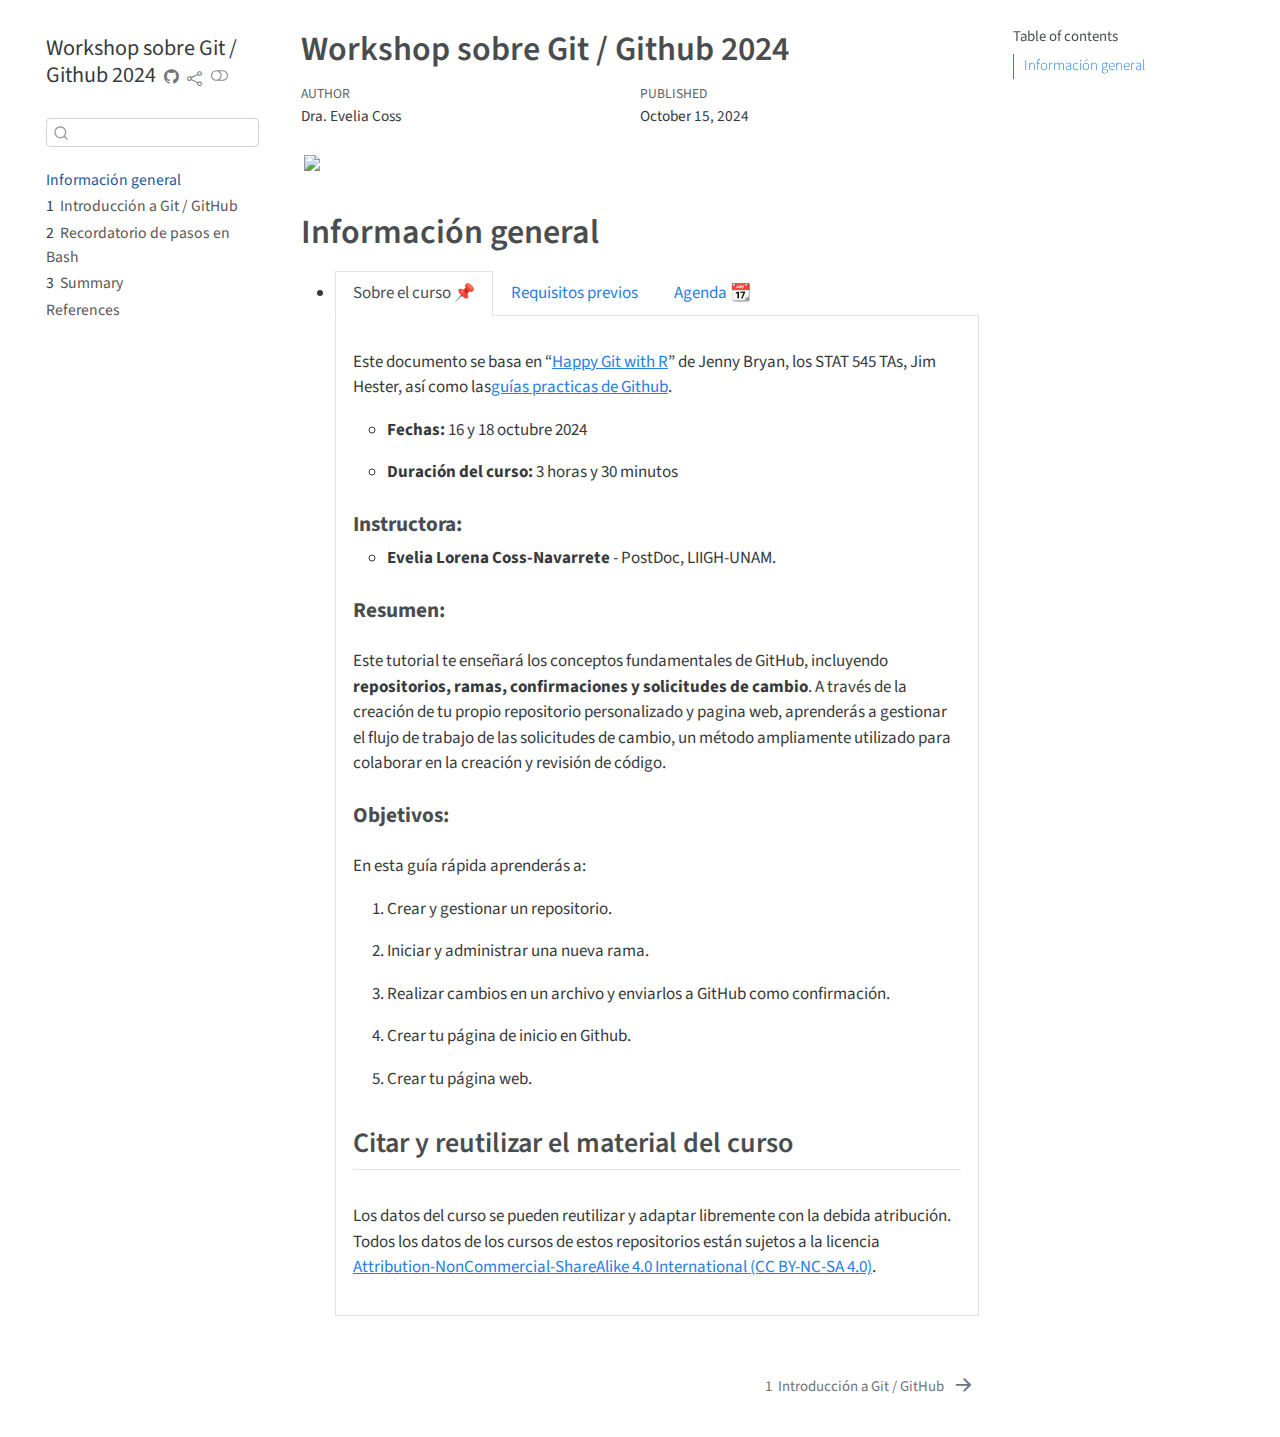
==== docs/index.html @ 7fd1757f "update" ====
<!DOCTYPE html>
<html xmlns="http://www.w3.org/1999/xhtml" lang="en" xml:lang="en"><head>

<meta charset="utf-8">
<meta name="generator" content="quarto-1.3.353">

<meta name="viewport" content="width=device-width, initial-scale=1.0, user-scalable=yes">

<meta name="author" content="Dra. Evelia Coss">
<meta name="dcterms.date" content="2024-10-15">

<title>Workshop sobre Git / Github 2024</title>
<style>
code{white-space: pre-wrap;}
span.smallcaps{font-variant: small-caps;}
div.columns{display: flex; gap: min(4vw, 1.5em);}
div.column{flex: auto; overflow-x: auto;}
div.hanging-indent{margin-left: 1.5em; text-indent: -1.5em;}
ul.task-list{list-style: none;}
ul.task-list li input[type="checkbox"] {
  width: 0.8em;
  margin: 0 0.8em 0.2em -1em; /* quarto-specific, see https://github.com/quarto-dev/quarto-cli/issues/4556 */ 
  vertical-align: middle;
}
</style>


<script src="site_libs/quarto-nav/quarto-nav.js"></script>
<script src="site_libs/quarto-nav/headroom.min.js"></script>
<script src="site_libs/clipboard/clipboard.min.js"></script>
<script src="site_libs/quarto-search/autocomplete.umd.js"></script>
<script src="site_libs/quarto-search/fuse.min.js"></script>
<script src="site_libs/quarto-search/quarto-search.js"></script>
<meta name="quarto:offset" content="./">
<link href="./intro.html" rel="next">
<link href="./ViernesBioinfo_logo.png" rel="icon" type="image/png">
<script src="site_libs/quarto-html/quarto.js"></script>
<script src="site_libs/quarto-html/popper.min.js"></script>
<script src="site_libs/quarto-html/tippy.umd.min.js"></script>
<script src="site_libs/quarto-html/anchor.min.js"></script>
<link href="site_libs/quarto-html/tippy.css" rel="stylesheet">
<link href="site_libs/quarto-html/quarto-syntax-highlighting.css" rel="stylesheet" class="quarto-color-scheme" id="quarto-text-highlighting-styles">
<link href="site_libs/quarto-html/quarto-syntax-highlighting-dark.css" rel="prefetch" class="quarto-color-scheme quarto-color-alternate" id="quarto-text-highlighting-styles">
<script src="site_libs/bootstrap/bootstrap.min.js"></script>
<link href="site_libs/bootstrap/bootstrap-icons.css" rel="stylesheet">
<link href="site_libs/bootstrap/bootstrap.min.css" rel="stylesheet" class="quarto-color-scheme" id="quarto-bootstrap" data-mode="light">
<link href="site_libs/bootstrap/bootstrap-dark.min.css" rel="prefetch" class="quarto-color-scheme quarto-color-alternate" id="quarto-bootstrap" data-mode="dark">
<script id="quarto-search-options" type="application/json">{
  "location": "sidebar",
  "copy-button": false,
  "collapse-after": 3,
  "panel-placement": "start",
  "type": "textbox",
  "limit": 20,
  "language": {
    "search-no-results-text": "No results",
    "search-matching-documents-text": "matching documents",
    "search-copy-link-title": "Copy link to search",
    "search-hide-matches-text": "Hide additional matches",
    "search-more-match-text": "more match in this document",
    "search-more-matches-text": "more matches in this document",
    "search-clear-button-title": "Clear",
    "search-detached-cancel-button-title": "Cancel",
    "search-submit-button-title": "Submit"
  }
}</script>


</head>

<body class="nav-sidebar floating">

<div id="quarto-search-results"></div>
  <header id="quarto-header" class="headroom fixed-top">
  <nav class="quarto-secondary-nav">
    <div class="container-fluid d-flex">
      <button type="button" class="quarto-btn-toggle btn" data-bs-toggle="collapse" data-bs-target="#quarto-sidebar,#quarto-sidebar-glass" aria-controls="quarto-sidebar" aria-expanded="false" aria-label="Toggle sidebar navigation" onclick="if (window.quartoToggleHeadroom) { window.quartoToggleHeadroom(); }">
        <i class="bi bi-layout-text-sidebar-reverse"></i>
      </button>
      <nav class="quarto-page-breadcrumbs" aria-label="breadcrumb"><ol class="breadcrumb"><li class="breadcrumb-item"><a href="./index.html">Información general</a></li></ol></nav>
      <a class="flex-grow-1" role="button" data-bs-toggle="collapse" data-bs-target="#quarto-sidebar,#quarto-sidebar-glass" aria-controls="quarto-sidebar" aria-expanded="false" aria-label="Toggle sidebar navigation" onclick="if (window.quartoToggleHeadroom) { window.quartoToggleHeadroom(); }">      
      </a>
      <button type="button" class="btn quarto-search-button" aria-label="Search" onclick="window.quartoOpenSearch();">
        <i class="bi bi-search"></i>
      </button>
    </div>
  </nav>
</header>
<!-- content -->
<div id="quarto-content" class="quarto-container page-columns page-rows-contents page-layout-article">
<!-- sidebar -->
  <nav id="quarto-sidebar" class="sidebar collapse collapse-horizontal sidebar-navigation floating overflow-auto">
    <div class="pt-lg-2 mt-2 text-left sidebar-header">
    <div class="sidebar-title mb-0 py-0">
      <a href="./">Workshop sobre Git / Github 2024</a> 
        <div class="sidebar-tools-main tools-wide">
    <a href="https://github.com/EveliaCoss/Workshop_GitGithub2024" title="Source Code" class="quarto-navigation-tool px-1" aria-label="Source Code"><i class="bi bi-github"></i></a>
    <div class="dropdown">
      <a href="" title="Share" id="quarto-navigation-tool-dropdown-0" class="quarto-navigation-tool dropdown-toggle px-1" data-bs-toggle="dropdown" aria-expanded="false" aria-label="Share"><i class="bi bi-share"></i></a>
      <ul class="dropdown-menu" aria-labelledby="quarto-navigation-tool-dropdown-0">
          <li>
            <a class="dropdown-item sidebar-tools-main-item" href="https://twitter.com/intent/tweet?url=|url|">
              <i class="bi bi-bi-twitter pe-1"></i>
            Twitter
            </a>
          </li>
          <li>
            <a class="dropdown-item sidebar-tools-main-item" href="https://www.facebook.com/sharer/sharer.php?u=|url|">
              <i class="bi bi-bi-facebook pe-1"></i>
            Facebook
            </a>
          </li>
          <li>
            <a class="dropdown-item sidebar-tools-main-item" href="https://www.linkedin.com/sharing/share-offsite/?url=|url|">
              <i class="bi bi-bi-linkedin pe-1"></i>
            LinkedIn
            </a>
          </li>
      </ul>
    </div>
  <a href="" class="quarto-color-scheme-toggle quarto-navigation-tool  px-1" onclick="window.quartoToggleColorScheme(); return false;" title="Toggle dark mode"><i class="bi"></i></a>
</div>
    </div>
      </div>
        <div class="mt-2 flex-shrink-0 align-items-center">
        <div class="sidebar-search">
        <div id="quarto-search" class="" title="Search"></div>
        </div>
        </div>
    <div class="sidebar-menu-container"> 
    <ul class="list-unstyled mt-1">
        <li class="sidebar-item">
  <div class="sidebar-item-container"> 
  <a href="./index.html" class="sidebar-item-text sidebar-link active">
 <span class="menu-text">Información general</span></a>
  </div>
</li>
        <li class="sidebar-item">
  <div class="sidebar-item-container"> 
  <a href="./intro.html" class="sidebar-item-text sidebar-link">
 <span class="menu-text"><span class="chapter-number">1</span>&nbsp; <span class="chapter-title">Introducción a Git / GitHub</span></span></a>
  </div>
</li>
        <li class="sidebar-item">
  <div class="sidebar-item-container"> 
  <a href="./Bash.html" class="sidebar-item-text sidebar-link">
 <span class="menu-text"><span class="chapter-number">2</span>&nbsp; <span class="chapter-title">Recordatorio de pasos en Bash</span></span></a>
  </div>
</li>
        <li class="sidebar-item">
  <div class="sidebar-item-container"> 
  <a href="./summary.html" class="sidebar-item-text sidebar-link">
 <span class="menu-text"><span class="chapter-number">3</span>&nbsp; <span class="chapter-title">Summary</span></span></a>
  </div>
</li>
        <li class="sidebar-item">
  <div class="sidebar-item-container"> 
  <a href="./references.html" class="sidebar-item-text sidebar-link">
 <span class="menu-text">References</span></a>
  </div>
</li>
    </ul>
    </div>
</nav>
<div id="quarto-sidebar-glass" data-bs-toggle="collapse" data-bs-target="#quarto-sidebar,#quarto-sidebar-glass"></div>
<!-- margin-sidebar -->
    <div id="quarto-margin-sidebar" class="sidebar margin-sidebar">
        <nav id="TOC" role="doc-toc" class="toc-active">
    <h2 id="toc-title">Table of contents</h2>
   
  <ul>
  <li><a href="#información-general" id="toc-información-general" class="nav-link active" data-scroll-target="#información-general">Información general</a></li>
  </ul>
</nav>
    </div>
<!-- main -->
<main class="content" id="quarto-document-content">

<header id="title-block-header" class="quarto-title-block default">
<div class="quarto-title">
<h1 class="title">Workshop sobre Git / Github 2024</h1>
</div>



<div class="quarto-title-meta">

    <div>
    <div class="quarto-title-meta-heading">Author</div>
    <div class="quarto-title-meta-contents">
             <p>Dra. Evelia Coss </p>
          </div>
  </div>
    
    <div>
    <div class="quarto-title-meta-heading">Published</div>
    <div class="quarto-title-meta-contents">
      <p class="date">October 15, 2024</p>
    </div>
  </div>
  
    
  </div>
  

</header>

<div class="quarto-layout-panel">
<div class="quarto-layout-row quarto-layout-valign-top">
<div class="quarto-layout-cell" style="flex-basis: 50.0%;justify-content: center;">
<p><img src="https://liigh.unam.mx/wp-content/uploads/2016/05/logo-liigh-unam.png" class="img-fluid"></p>
</div>
</div>
</div>
<section id="información-general" class="level1 unnumbered">
<h1 class="unnumbered">Información general</h1>
<ul>
<li><div class="tabset-margin-container"></div><div class="panel-tabset" data-group="globalInfo">
<ul class="nav nav-tabs" role="tablist"><li class="nav-item" role="presentation"><a class="nav-link active" id="tabset-1-1-tab" data-bs-toggle="tab" data-bs-target="#tabset-1-1" role="tab" aria-controls="tabset-1-1" aria-selected="true">Sobre el curso 📌</a></li><li class="nav-item" role="presentation"><a class="nav-link" id="tabset-1-2-tab" data-bs-toggle="tab" data-bs-target="#tabset-1-2" role="tab" aria-controls="tabset-1-2" aria-selected="false">Requisitos previos</a></li><li class="nav-item" role="presentation"><a class="nav-link" id="tabset-1-3-tab" data-bs-toggle="tab" data-bs-target="#tabset-1-3" role="tab" aria-controls="tabset-1-3" aria-selected="false">Agenda 📆</a></li></ul>
<div class="tab-content" data-group="globalInfo">
<div id="tabset-1-1" class="tab-pane active" role="tabpanel" aria-labelledby="tabset-1-1-tab">
<p>Este documento se basa en “<a href="https://happygitwithr.com/">Happy Git with R</a>” de Jenny Bryan, los STAT 545 TAs, Jim Hester, así como las<a href="https://docs.github.com/es/get-started/start-your-journey/hello-world">guías practicas de Github</a>.</p>
<ul>
<li><p><strong>Fechas:</strong> 16 y 18 octubre 2024</p></li>
<li><p><strong>Duración del curso:</strong> 3 horas y 30 minutos</p></li>
</ul>
<h4 id="instructora" class="anchored"><strong>Instructora:</strong></h4>
<ul>
<li><strong>Evelia Lorena Coss-Navarrete</strong> - PostDoc, LIIGH-UNAM.</li>
</ul>
<h4 id="resumen" class="anchored"><strong>Resumen:</strong></h4>
<p>Este tutorial te enseñará los conceptos fundamentales de GitHub, incluyendo <strong>repositorios, ramas, confirmaciones y solicitudes de cambio</strong>. A través de la creación de tu propio repositorio personalizado y pagina web, aprenderás a gestionar el flujo de trabajo de las solicitudes de cambio, un método ampliamente utilizado para colaborar en la creación y revisión de código.</p>
<h4 id="objetivos" class="anchored"><strong>Objetivos:</strong></h4>
<p>En esta guía rápida aprenderás a:</p>
<ol type="1">
<li><p>Crear y gestionar un repositorio.</p></li>
<li><p>Iniciar y administrar una nueva rama.</p></li>
<li><p>Realizar cambios en un archivo y enviarlos a GitHub como confirmación.</p></li>
<li><p>Crear tu página de inicio en Github.</p></li>
<li><p>Crear tu página web.</p></li>
</ol>
<h2 id="citar-y-reutilizar-el-material-del-curso" class="anchored" data-anchor-id="información-general">Citar y reutilizar el material del curso</h2>
<p>Los datos del curso se pueden reutilizar y adaptar libremente con la debida atribución. Todos los datos de los cursos de estos repositorios están sujetos a la licencia <a href="https://creativecommons.org/licenses/by-nc-sa/4.0/">Attribution-NonCommercial-ShareAlike 4.0 International (CC BY-NC-SA 4.0)</a>.</p>
</div>
<div id="tabset-1-2" class="tab-pane" role="tabpanel" aria-labelledby="tabset-1-2-tab">
<ul>
<li><p>Debes tener una <strong>cuenta de usuario de GitHub</strong>. Para más información, consulta “<a href="https://docs.github.com/es/get-started/start-your-journey/creating-an-account-on-github">Creación de una cuenta en GitHub</a>”.</p></li>
<li><p>No necesitas saber cómo codificar, utilizar la línea de comandos o instalar Git (el software de control de versiones en el que está compilado GitHub).</p></li>
<li><p>Contar con una terminal con Git, en Windows puedes usar <a href="https://miguel-mx.github.io/2024-01-24-ccm-unam-swc/">Git Bash.</a></p></li>
</ul>
</div>
<div id="tabset-1-3" class="tab-pane" role="tabpanel" aria-labelledby="tabset-1-3-tab">
<table class="table">
<colgroup>
<col style="width: 91%">
<col style="width: 8%">
</colgroup>
<thead>
<tr class="header">
<th>Tema</th>
<th style="text-align: center;">Tiempo</th>
</tr>
</thead>
<tbody>
<tr class="odd">
<td>🔷 <strong>Sección</strong> <strong>1 - Introduction and Quality control (1 h y 30 min) - (8:30 - 10:00 h)</strong></td>
<td style="text-align: center;"></td>
</tr>
<tr class="even">
<td><ul>
<li>Creación de una cuenta en GitHub</li>
</ul></td>
<td style="text-align: center;">5 min</td>
</tr>
<tr class="odd">
<td><ul>
<li>Introducción a Git / GitHub</li>
</ul></td>
<td style="text-align: center;">15 min</td>
</tr>
<tr class="even">
<td></td>
<td style="text-align: center;"></td>
</tr>
<tr class="odd">
<td><ul>
<li><strong>Práctica 1:</strong> scATAC-seq Pre-Processing and Quality Control</li>
</ul></td>
<td style="text-align: center;">30 min</td>
</tr>
<tr class="even">
<td>☕ <em>Coffee break (10 min) - (10:30-11:00 h) ☕</em></td>
<td style="text-align: center;"></td>
</tr>
<tr class="odd">
<td>🔷&nbsp; <strong>Sección</strong> <strong>2 - scATAC-seq Downstream analysis</strong> <strong>(2 h) - (11:00-13:00 h)</strong></td>
<td style="text-align: center;"></td>
</tr>
<tr class="even">
<td><ul>
<li><strong>Práctica 2:</strong> scATAC-seq Downstream</li>
</ul></td>
<td style="text-align: center;">1 h</td>
</tr>
<tr class="odd">
<td><ul>
<li><strong>Practical 15:</strong> Analyses and scRNA-seq Integration</li>
</ul></td>
<td style="text-align: center;">1 h</td>
</tr>
<tr class="even">
<td><em>🍖🍗 Lunch (1 h) - (13:00 - 14:00) 🍖🍗</em></td>
<td style="text-align: center;"></td>
</tr>
<tr class="odd">
<td>🔷&nbsp; <strong>Sección 3 - Motif analysis and results (14:00 - 15:30 h)</strong></td>
<td style="text-align: center;"></td>
</tr>
<tr class="even">
<td><ul>
<li><strong>Practical 16:</strong> Motif analysis with Signac</li>
</ul></td>
<td style="text-align: center;">30 min</td>
</tr>
<tr class="odd">
<td><ul>
<li><strong>Practical 17:</strong> Exploring results (graphs)</li>
</ul></td>
<td style="text-align: center;">30 min</td>
</tr>
<tr class="even">
<td><ul>
<li>Other tools used in scATAC-seq</li>
</ul></td>
<td style="text-align: center;">30 min</td>
</tr>
</tbody>
</table>
</div>
</div>
</div></li>
</ul>


</section>

</main> <!-- /main -->
<script id="quarto-html-after-body" type="application/javascript">
window.document.addEventListener("DOMContentLoaded", function (event) {
  const toggleBodyColorMode = (bsSheetEl) => {
    const mode = bsSheetEl.getAttribute("data-mode");
    const bodyEl = window.document.querySelector("body");
    if (mode === "dark") {
      bodyEl.classList.add("quarto-dark");
      bodyEl.classList.remove("quarto-light");
    } else {
      bodyEl.classList.add("quarto-light");
      bodyEl.classList.remove("quarto-dark");
    }
  }
  const toggleBodyColorPrimary = () => {
    const bsSheetEl = window.document.querySelector("link#quarto-bootstrap");
    if (bsSheetEl) {
      toggleBodyColorMode(bsSheetEl);
    }
  }
  toggleBodyColorPrimary();  
  const disableStylesheet = (stylesheets) => {
    for (let i=0; i < stylesheets.length; i++) {
      const stylesheet = stylesheets[i];
      stylesheet.rel = 'prefetch';
    }
  }
  const enableStylesheet = (stylesheets) => {
    for (let i=0; i < stylesheets.length; i++) {
      const stylesheet = stylesheets[i];
      stylesheet.rel = 'stylesheet';
    }
  }
  const manageTransitions = (selector, allowTransitions) => {
    const els = window.document.querySelectorAll(selector);
    for (let i=0; i < els.length; i++) {
      const el = els[i];
      if (allowTransitions) {
        el.classList.remove('notransition');
      } else {
        el.classList.add('notransition');
      }
    }
  }
  const toggleColorMode = (alternate) => {
    // Switch the stylesheets
    const alternateStylesheets = window.document.querySelectorAll('link.quarto-color-scheme.quarto-color-alternate');
    manageTransitions('#quarto-margin-sidebar .nav-link', false);
    if (alternate) {
      enableStylesheet(alternateStylesheets);
      for (const sheetNode of alternateStylesheets) {
        if (sheetNode.id === "quarto-bootstrap") {
          toggleBodyColorMode(sheetNode);
        }
      }
    } else {
      disableStylesheet(alternateStylesheets);
      toggleBodyColorPrimary();
    }
    manageTransitions('#quarto-margin-sidebar .nav-link', true);
    // Switch the toggles
    const toggles = window.document.querySelectorAll('.quarto-color-scheme-toggle');
    for (let i=0; i < toggles.length; i++) {
      const toggle = toggles[i];
      if (toggle) {
        if (alternate) {
          toggle.classList.add("alternate");     
        } else {
          toggle.classList.remove("alternate");
        }
      }
    }
    // Hack to workaround the fact that safari doesn't
    // properly recolor the scrollbar when toggling (#1455)
    if (navigator.userAgent.indexOf('Safari') > 0 && navigator.userAgent.indexOf('Chrome') == -1) {
      manageTransitions("body", false);
      window.scrollTo(0, 1);
      setTimeout(() => {
        window.scrollTo(0, 0);
        manageTransitions("body", true);
      }, 40);  
    }
  }
  const isFileUrl = () => { 
    return window.location.protocol === 'file:';
  }
  const hasAlternateSentinel = () => {  
    let styleSentinel = getColorSchemeSentinel();
    if (styleSentinel !== null) {
      return styleSentinel === "alternate";
    } else {
      return false;
    }
  }
  const setStyleSentinel = (alternate) => {
    const value = alternate ? "alternate" : "default";
    if (!isFileUrl()) {
      window.localStorage.setItem("quarto-color-scheme", value);
    } else {
      localAlternateSentinel = value;
    }
  }
  const getColorSchemeSentinel = () => {
    if (!isFileUrl()) {
      const storageValue = window.localStorage.getItem("quarto-color-scheme");
      return storageValue != null ? storageValue : localAlternateSentinel;
    } else {
      return localAlternateSentinel;
    }
  }
  let localAlternateSentinel = 'default';
  // Dark / light mode switch
  window.quartoToggleColorScheme = () => {
    // Read the current dark / light value 
    let toAlternate = !hasAlternateSentinel();
    toggleColorMode(toAlternate);
    setStyleSentinel(toAlternate);
  };
  // Ensure there is a toggle, if there isn't float one in the top right
  if (window.document.querySelector('.quarto-color-scheme-toggle') === null) {
    const a = window.document.createElement('a');
    a.classList.add('top-right');
    a.classList.add('quarto-color-scheme-toggle');
    a.href = "";
    a.onclick = function() { try { window.quartoToggleColorScheme(); } catch {} return false; };
    const i = window.document.createElement("i");
    i.classList.add('bi');
    a.appendChild(i);
    window.document.body.appendChild(a);
  }
  // Switch to dark mode if need be
  if (hasAlternateSentinel()) {
    toggleColorMode(true);
  } else {
    toggleColorMode(false);
  }
  const icon = "";
  const anchorJS = new window.AnchorJS();
  anchorJS.options = {
    placement: 'right',
    icon: icon
  };
  anchorJS.add('.anchored');
  const isCodeAnnotation = (el) => {
    for (const clz of el.classList) {
      if (clz.startsWith('code-annotation-')) {                     
        return true;
      }
    }
    return false;
  }
  const clipboard = new window.ClipboardJS('.code-copy-button', {
    text: function(trigger) {
      const codeEl = trigger.previousElementSibling.cloneNode(true);
      for (const childEl of codeEl.children) {
        if (isCodeAnnotation(childEl)) {
          childEl.remove();
        }
      }
      return codeEl.innerText;
    }
  });
  clipboard.on('success', function(e) {
    // button target
    const button = e.trigger;
    // don't keep focus
    button.blur();
    // flash "checked"
    button.classList.add('code-copy-button-checked');
    var currentTitle = button.getAttribute("title");
    button.setAttribute("title", "Copied!");
    let tooltip;
    if (window.bootstrap) {
      button.setAttribute("data-bs-toggle", "tooltip");
      button.setAttribute("data-bs-placement", "left");
      button.setAttribute("data-bs-title", "Copied!");
      tooltip = new bootstrap.Tooltip(button, 
        { trigger: "manual", 
          customClass: "code-copy-button-tooltip",
          offset: [0, -8]});
      tooltip.show();    
    }
    setTimeout(function() {
      if (tooltip) {
        tooltip.hide();
        button.removeAttribute("data-bs-title");
        button.removeAttribute("data-bs-toggle");
        button.removeAttribute("data-bs-placement");
      }
      button.setAttribute("title", currentTitle);
      button.classList.remove('code-copy-button-checked');
    }, 1000);
    // clear code selection
    e.clearSelection();
  });
  function tippyHover(el, contentFn) {
    const config = {
      allowHTML: true,
      content: contentFn,
      maxWidth: 500,
      delay: 100,
      arrow: false,
      appendTo: function(el) {
          return el.parentElement;
      },
      interactive: true,
      interactiveBorder: 10,
      theme: 'quarto',
      placement: 'bottom-start'
    };
    window.tippy(el, config); 
  }
  const noterefs = window.document.querySelectorAll('a[role="doc-noteref"]');
  for (var i=0; i<noterefs.length; i++) {
    const ref = noterefs[i];
    tippyHover(ref, function() {
      // use id or data attribute instead here
      let href = ref.getAttribute('data-footnote-href') || ref.getAttribute('href');
      try { href = new URL(href).hash; } catch {}
      const id = href.replace(/^#\/?/, "");
      const note = window.document.getElementById(id);
      return note.innerHTML;
    });
  }
      let selectedAnnoteEl;
      const selectorForAnnotation = ( cell, annotation) => {
        let cellAttr = 'data-code-cell="' + cell + '"';
        let lineAttr = 'data-code-annotation="' +  annotation + '"';
        const selector = 'span[' + cellAttr + '][' + lineAttr + ']';
        return selector;
      }
      const selectCodeLines = (annoteEl) => {
        const doc = window.document;
        const targetCell = annoteEl.getAttribute("data-target-cell");
        const targetAnnotation = annoteEl.getAttribute("data-target-annotation");
        const annoteSpan = window.document.querySelector(selectorForAnnotation(targetCell, targetAnnotation));
        const lines = annoteSpan.getAttribute("data-code-lines").split(",");
        const lineIds = lines.map((line) => {
          return targetCell + "-" + line;
        })
        let top = null;
        let height = null;
        let parent = null;
        if (lineIds.length > 0) {
            //compute the position of the single el (top and bottom and make a div)
            const el = window.document.getElementById(lineIds[0]);
            top = el.offsetTop;
            height = el.offsetHeight;
            parent = el.parentElement.parentElement;
          if (lineIds.length > 1) {
            const lastEl = window.document.getElementById(lineIds[lineIds.length - 1]);
            const bottom = lastEl.offsetTop + lastEl.offsetHeight;
            height = bottom - top;
          }
          if (top !== null && height !== null && parent !== null) {
            // cook up a div (if necessary) and position it 
            let div = window.document.getElementById("code-annotation-line-highlight");
            if (div === null) {
              div = window.document.createElement("div");
              div.setAttribute("id", "code-annotation-line-highlight");
              div.style.position = 'absolute';
              parent.appendChild(div);
            }
            div.style.top = top - 2 + "px";
            div.style.height = height + 4 + "px";
            let gutterDiv = window.document.getElementById("code-annotation-line-highlight-gutter");
            if (gutterDiv === null) {
              gutterDiv = window.document.createElement("div");
              gutterDiv.setAttribute("id", "code-annotation-line-highlight-gutter");
              gutterDiv.style.position = 'absolute';
              const codeCell = window.document.getElementById(targetCell);
              const gutter = codeCell.querySelector('.code-annotation-gutter');
              gutter.appendChild(gutterDiv);
            }
            gutterDiv.style.top = top - 2 + "px";
            gutterDiv.style.height = height + 4 + "px";
          }
          selectedAnnoteEl = annoteEl;
        }
      };
      const unselectCodeLines = () => {
        const elementsIds = ["code-annotation-line-highlight", "code-annotation-line-highlight-gutter"];
        elementsIds.forEach((elId) => {
          const div = window.document.getElementById(elId);
          if (div) {
            div.remove();
          }
        });
        selectedAnnoteEl = undefined;
      };
      // Attach click handler to the DT
      const annoteDls = window.document.querySelectorAll('dt[data-target-cell]');
      for (const annoteDlNode of annoteDls) {
        annoteDlNode.addEventListener('click', (event) => {
          const clickedEl = event.target;
          if (clickedEl !== selectedAnnoteEl) {
            unselectCodeLines();
            const activeEl = window.document.querySelector('dt[data-target-cell].code-annotation-active');
            if (activeEl) {
              activeEl.classList.remove('code-annotation-active');
            }
            selectCodeLines(clickedEl);
            clickedEl.classList.add('code-annotation-active');
          } else {
            // Unselect the line
            unselectCodeLines();
            clickedEl.classList.remove('code-annotation-active');
          }
        });
      }
  const findCites = (el) => {
    const parentEl = el.parentElement;
    if (parentEl) {
      const cites = parentEl.dataset.cites;
      if (cites) {
        return {
          el,
          cites: cites.split(' ')
        };
      } else {
        return findCites(el.parentElement)
      }
    } else {
      return undefined;
    }
  };
  var bibliorefs = window.document.querySelectorAll('a[role="doc-biblioref"]');
  for (var i=0; i<bibliorefs.length; i++) {
    const ref = bibliorefs[i];
    const citeInfo = findCites(ref);
    if (citeInfo) {
      tippyHover(citeInfo.el, function() {
        var popup = window.document.createElement('div');
        citeInfo.cites.forEach(function(cite) {
          var citeDiv = window.document.createElement('div');
          citeDiv.classList.add('hanging-indent');
          citeDiv.classList.add('csl-entry');
          var biblioDiv = window.document.getElementById('ref-' + cite);
          if (biblioDiv) {
            citeDiv.innerHTML = biblioDiv.innerHTML;
          }
          popup.appendChild(citeDiv);
        });
        return popup.innerHTML;
      });
    }
  }
});
</script>
<nav class="page-navigation">
  <div class="nav-page nav-page-previous">
  </div>
  <div class="nav-page nav-page-next">
      <a href="./intro.html" class="pagination-link">
        <span class="nav-page-text"><span class="chapter-number">1</span>&nbsp; <span class="chapter-title">Introducción a Git / GitHub</span></span> <i class="bi bi-arrow-right-short"></i>
      </a>
  </div>
</nav>
</div> <!-- /content -->



</body></html>
---- docs/site_libs/quarto-html/tippy.css ----
.tippy-box[data-animation=fade][data-state=hidden]{opacity:0}[data-tippy-root]{max-width:calc(100vw - 10px)}.tippy-box{position:relative;background-color:#333;color:#fff;border-radius:4px;font-size:14px;line-height:1.4;white-space:normal;outline:0;transition-property:transform,visibility,opacity}.tippy-box[data-placement^=top]>.tippy-arrow{bottom:0}.tippy-box[data-placement^=top]>.tippy-arrow:before{bottom:-7px;left:0;border-width:8px 8px 0;border-top-color:initial;transform-origin:center top}.tippy-box[data-placement^=bottom]>.tippy-arrow{top:0}.tippy-box[data-placement^=bottom]>.tippy-arrow:before{top:-7px;left:0;border-width:0 8px 8px;border-bottom-color:initial;transform-origin:center bottom}.tippy-box[data-placement^=left]>.tippy-arrow{right:0}.tippy-box[data-placement^=left]>.tippy-arrow:before{border-width:8px 0 8px 8px;border-left-color:initial;right:-7px;transform-origin:center left}.tippy-box[data-placement^=right]>.tippy-arrow{left:0}.tippy-box[data-placement^=right]>.tippy-arrow:before{left:-7px;border-width:8px 8px 8px 0;border-right-color:initial;transform-origin:center right}.tippy-box[data-inertia][data-state=visible]{transition-timing-function:cubic-bezier(.54,1.5,.38,1.11)}.tippy-arrow{width:16px;height:16px;color:#333}.tippy-arrow:before{content:"";position:absolute;border-color:transparent;border-style:solid}.tippy-content{position:relative;padding:5px 9px;z-index:1}
---- docs/site_libs/quarto-html/quarto-syntax-highlighting.css ----
/* quarto syntax highlight colors */
:root {
  --quarto-hl-ot-color: #003B4F;
  --quarto-hl-at-color: #657422;
  --quarto-hl-ss-color: #20794D;
  --quarto-hl-an-color: #5E5E5E;
  --quarto-hl-fu-color: #4758AB;
  --quarto-hl-st-color: #20794D;
  --quarto-hl-cf-color: #003B4F;
  --quarto-hl-op-color: #5E5E5E;
  --quarto-hl-er-color: #AD0000;
  --quarto-hl-bn-color: #AD0000;
  --quarto-hl-al-color: #AD0000;
  --quarto-hl-va-color: #111111;
  --quarto-hl-bu-color: inherit;
  --quarto-hl-ex-color: inherit;
  --quarto-hl-pp-color: #AD0000;
  --quarto-hl-in-color: #5E5E5E;
  --quarto-hl-vs-color: #20794D;
  --quarto-hl-wa-color: #5E5E5E;
  --quarto-hl-do-color: #5E5E5E;
  --quarto-hl-im-color: #00769E;
  --quarto-hl-ch-color: #20794D;
  --quarto-hl-dt-color: #AD0000;
  --quarto-hl-fl-color: #AD0000;
  --quarto-hl-co-color: #5E5E5E;
  --quarto-hl-cv-color: #5E5E5E;
  --quarto-hl-cn-color: #8f5902;
  --quarto-hl-sc-color: #5E5E5E;
  --quarto-hl-dv-color: #AD0000;
  --quarto-hl-kw-color: #003B4F;
}

/* other quarto variables */
:root {
  --quarto-font-monospace: SFMono-Regular, Menlo, Monaco, Consolas, "Liberation Mono", "Courier New", monospace;
}

pre > code.sourceCode > span {
  color: #003B4F;
}

code span {
  color: #003B4F;
}

code.sourceCode > span {
  color: #003B4F;
}

div.sourceCode,
div.sourceCode pre.sourceCode {
  color: #003B4F;
}

code span.ot {
  color: #003B4F;
  font-style: inherit;
}

code span.at {
  color: #657422;
  font-style: inherit;
}

code span.ss {
  color: #20794D;
  font-style: inherit;
}

code span.an {
  color: #5E5E5E;
  font-style: inherit;
}

code span.fu {
  color: #4758AB;
  font-style: inherit;
}

code span.st {
  color: #20794D;
  font-style: inherit;
}

code span.cf {
  color: #003B4F;
  font-style: inherit;
}

code span.op {
  color: #5E5E5E;
  font-style: inherit;
}

code span.er {
  color: #AD0000;
  font-style: inherit;
}

code span.bn {
  color: #AD0000;
  font-style: inherit;
}

code span.al {
  color: #AD0000;
  font-style: inherit;
}

code span.va {
  color: #111111;
  font-style: inherit;
}

code span.bu {
  font-style: inherit;
}

code span.ex {
  font-style: inherit;
}

code span.pp {
  color: #AD0000;
  font-style: inherit;
}

code span.in {
  color: #5E5E5E;
  font-style: inherit;
}

code span.vs {
  color: #20794D;
  font-style: inherit;
}

code span.wa {
  color: #5E5E5E;
  font-style: italic;
}

code span.do {
  color: #5E5E5E;
  font-style: italic;
}

code span.im {
  color: #00769E;
  font-style: inherit;
}

code span.ch {
  color: #20794D;
  font-style: inherit;
}

code span.dt {
  color: #AD0000;
  font-style: inherit;
}

code span.fl {
  color: #AD0000;
  font-style: inherit;
}

code span.co {
  color: #5E5E5E;
  font-style: inherit;
}

code span.cv {
  color: #5E5E5E;
  font-style: italic;
}

code span.cn {
  color: #8f5902;
  font-style: inherit;
}

code span.sc {
  color: #5E5E5E;
  font-style: inherit;
}

code span.dv {
  color: #AD0000;
  font-style: inherit;
}

code span.kw {
  color: #003B4F;
  font-style: inherit;
}

.prevent-inlining {
  content: "</";
}

/*# sourceMappingURL=debc5d5d77c3f9108843748ff7464032.css.map */
---- docs/site_libs/quarto-html/quarto-syntax-highlighting-dark.css ----
/* quarto syntax highlight colors */
:root {
  --quarto-hl-al-color: #f07178;
  --quarto-hl-an-color: #d4d0ab;
  --quarto-hl-at-color: #00e0e0;
  --quarto-hl-bn-color: #d4d0ab;
  --quarto-hl-bu-color: #abe338;
  --quarto-hl-ch-color: #abe338;
  --quarto-hl-co-color: #f8f8f2;
  --quarto-hl-cv-color: #ffd700;
  --quarto-hl-cn-color: #ffd700;
  --quarto-hl-cf-color: #ffa07a;
  --quarto-hl-dt-color: #ffa07a;
  --quarto-hl-dv-color: #d4d0ab;
  --quarto-hl-do-color: #f8f8f2;
  --quarto-hl-er-color: #f07178;
  --quarto-hl-ex-color: #00e0e0;
  --quarto-hl-fl-color: #d4d0ab;
  --quarto-hl-fu-color: #ffa07a;
  --quarto-hl-im-color: #abe338;
  --quarto-hl-in-color: #d4d0ab;
  --quarto-hl-kw-color: #ffa07a;
  --quarto-hl-op-color: #ffa07a;
  --quarto-hl-ot-color: #00e0e0;
  --quarto-hl-pp-color: #dcc6e0;
  --quarto-hl-re-color: #00e0e0;
  --quarto-hl-sc-color: #abe338;
  --quarto-hl-ss-color: #abe338;
  --quarto-hl-st-color: #abe338;
  --quarto-hl-va-color: #00e0e0;
  --quarto-hl-vs-color: #abe338;
  --quarto-hl-wa-color: #dcc6e0;
}

/* other quarto variables */
:root {
  --quarto-font-monospace: SFMono-Regular, Menlo, Monaco, Consolas, "Liberation Mono", "Courier New", monospace;
}

code span.al {
  background-color: #2a0f15;
  font-weight: bold;
  color: #f07178;
}

code span.an {
  color: #d4d0ab;
}

code span.at {
  color: #00e0e0;
}

code span.bn {
  color: #d4d0ab;
}

code span.bu {
  color: #abe338;
}

code span.ch {
  color: #abe338;
}

code span.co {
  font-style: italic;
  color: #f8f8f2;
}

code span.cv {
  color: #ffd700;
}

code span.cn {
  color: #ffd700;
}

code span.cf {
  font-weight: bold;
  color: #ffa07a;
}

code span.dt {
  color: #ffa07a;
}

code span.dv {
  color: #d4d0ab;
}

code span.do {
  color: #f8f8f2;
}

code span.er {
  color: #f07178;
  text-decoration: underline;
}

code span.ex {
  font-weight: bold;
  color: #00e0e0;
}

code span.fl {
  color: #d4d0ab;
}

code span.fu {
  color: #ffa07a;
}

code span.im {
  color: #abe338;
}

code span.in {
  color: #d4d0ab;
}

code span.kw {
  font-weight: bold;
  color: #ffa07a;
}

pre > code.sourceCode > span {
  color: #f8f8f2;
}

code span {
  color: #f8f8f2;
}

code.sourceCode > span {
  color: #f8f8f2;
}

div.sourceCode,
div.sourceCode pre.sourceCode {
  color: #f8f8f2;
}

code span.op {
  color: #ffa07a;
}

code span.ot {
  color: #00e0e0;
}

code span.pp {
  color: #dcc6e0;
}

code span.re {
  background-color: #f8f8f2;
  color: #00e0e0;
}

code span.sc {
  color: #abe338;
}

code span.ss {
  color: #abe338;
}

code span.st {
  color: #abe338;
}

code span.va {
  color: #00e0e0;
}

code span.vs {
  color: #abe338;
}

code span.wa {
  color: #dcc6e0;
}

.prevent-inlining {
  content: "</";
}

/*# sourceMappingURL=935a306eefa94366c21e1a970dddb765.css.map */
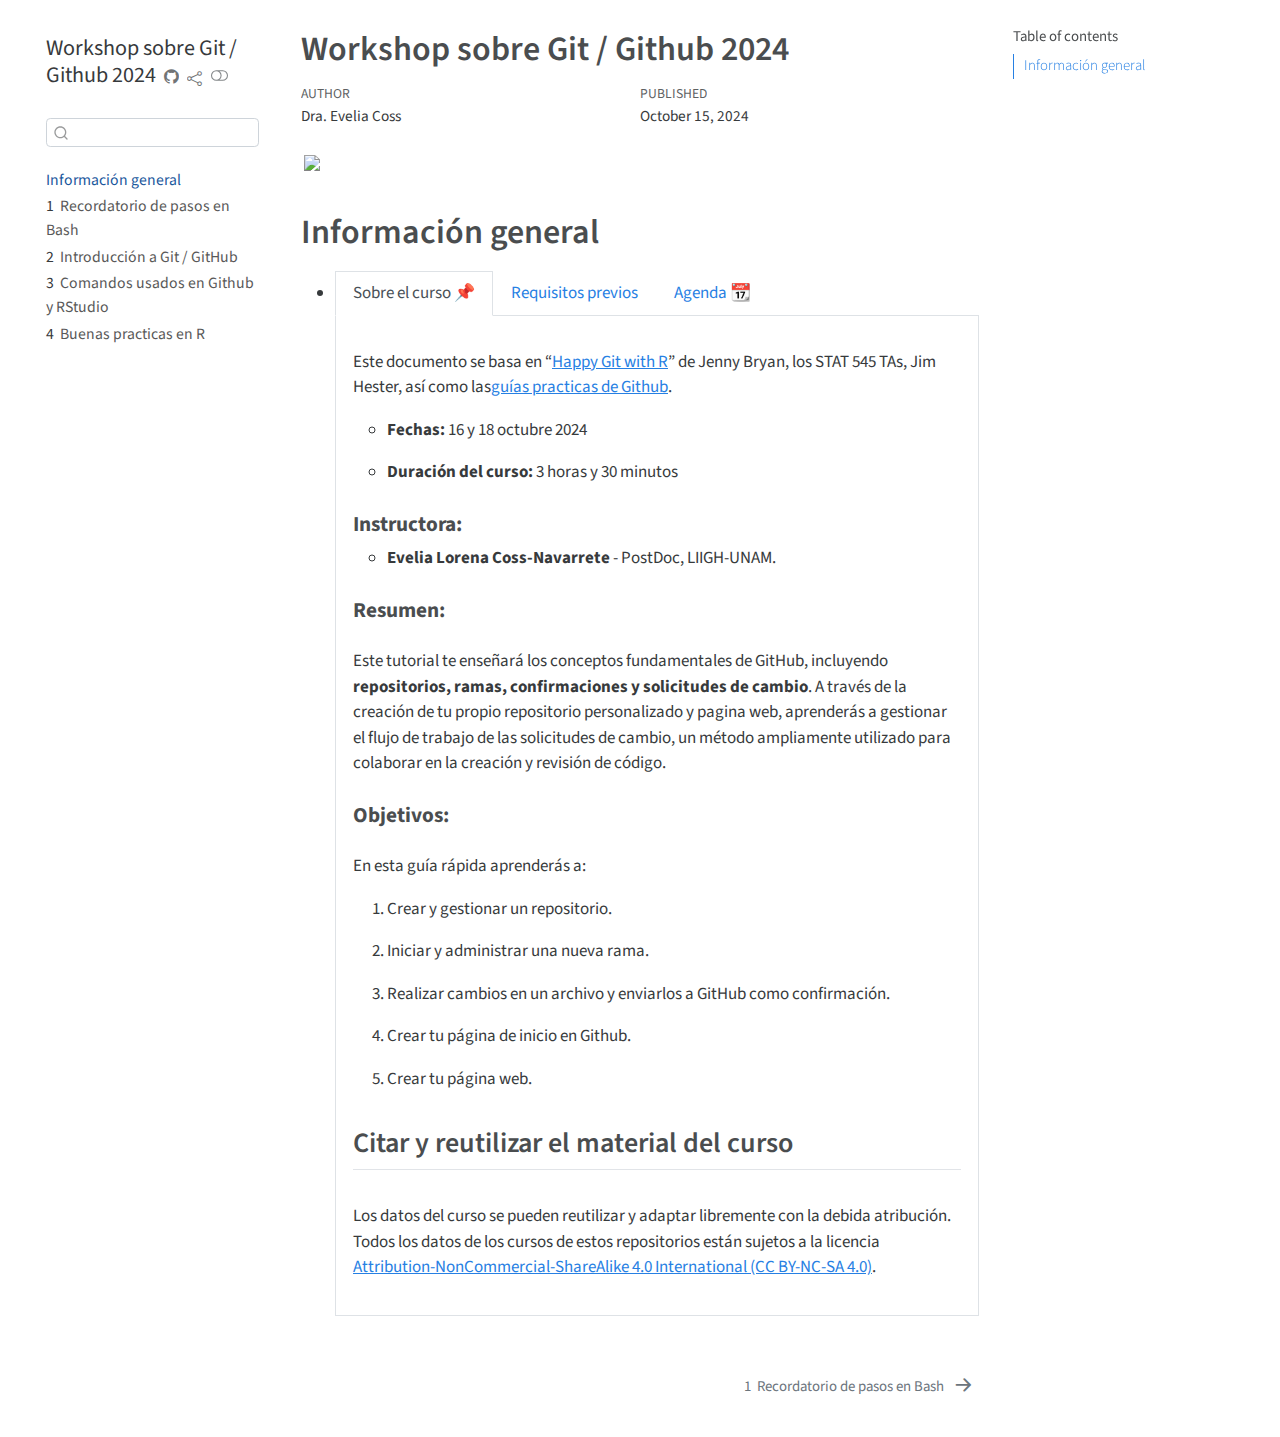
==== commit 9b629b07: "Actividades completas" ====
--- a/docs/index.html
+++ b/docs/index.html
@@ -32,7 +32,7 @@
 <script src="site_libs/quarto-search/fuse.min.js"></script>
 <script src="site_libs/quarto-search/quarto-search.js"></script>
 <meta name="quarto:offset" content="./">
-<link href="./intro.html" rel="next">
+<link href="./Bash.html" rel="next">
 <link href="./ViernesBioinfo_logo.png" rel="icon" type="image/png">
 <script src="site_libs/quarto-html/quarto.js"></script>
 <script src="site_libs/quarto-html/popper.min.js"></script>
@@ -137,26 +137,26 @@
 </li>
         <li class="sidebar-item">
   <div class="sidebar-item-container"> 
-  <a href="./intro.html" class="sidebar-item-text sidebar-link">
- <span class="menu-text"><span class="chapter-number">1</span>&nbsp; <span class="chapter-title">Introducción a Git / GitHub</span></span></a>
+  <a href="./Bash.html" class="sidebar-item-text sidebar-link">
+ <span class="menu-text"><span class="chapter-number">1</span>&nbsp; <span class="chapter-title">Recordatorio de pasos en Bash</span></span></a>
   </div>
 </li>
         <li class="sidebar-item">
   <div class="sidebar-item-container"> 
-  <a href="./Bash.html" class="sidebar-item-text sidebar-link">
- <span class="menu-text"><span class="chapter-number">2</span>&nbsp; <span class="chapter-title">Recordatorio de pasos en Bash</span></span></a>
+  <a href="./intro.html" class="sidebar-item-text sidebar-link">
+ <span class="menu-text"><span class="chapter-number">2</span>&nbsp; <span class="chapter-title">Introducción a Git / GitHub</span></span></a>
   </div>
 </li>
         <li class="sidebar-item">
   <div class="sidebar-item-container"> 
-  <a href="./summary.html" class="sidebar-item-text sidebar-link">
- <span class="menu-text"><span class="chapter-number">3</span>&nbsp; <span class="chapter-title">Summary</span></span></a>
+  <a href="./Parte2.html" class="sidebar-item-text sidebar-link">
+ <span class="menu-text"><span class="chapter-number">3</span>&nbsp; <span class="chapter-title">Comandos usados en Github y RStudio</span></span></a>
   </div>
 </li>
         <li class="sidebar-item">
   <div class="sidebar-item-container"> 
-  <a href="./references.html" class="sidebar-item-text sidebar-link">
- <span class="menu-text">References</span></a>
+  <a href="./Parte3.html" class="sidebar-item-text sidebar-link">
+ <span class="menu-text"><span class="chapter-number">4</span>&nbsp; <span class="chapter-title">Buenas practicas en R</span></span></a>
   </div>
 </li>
     </ul>
@@ -252,8 +252,8 @@
 <div id="tabset-1-3" class="tab-pane" role="tabpanel" aria-labelledby="tabset-1-3-tab">
 <table class="table">
 <colgroup>
-<col style="width: 91%">
-<col style="width: 8%">
+<col style="width: 81%">
+<col style="width: 16%">
 </colgroup>
 <thead>
 <tr class="header">
@@ -263,7 +263,7 @@
 </thead>
 <tbody>
 <tr class="odd">
-<td>🔷 <strong>Sección</strong> <strong>1 - Introduction and Quality control (1 h y 30 min) - (8:30 - 10:00 h)</strong></td>
+<td>🔷 <strong>Sección</strong> <strong>1 - (8:30 - 10:00 h) (16 octubre)</strong></td>
 <td style="text-align: center;"></td>
 </tr>
 <tr class="even">
@@ -279,41 +279,33 @@
 <td style="text-align: center;">15 min</td>
 </tr>
 <tr class="even">
-<td></td>
+<td><ul>
+<li><strong>Actividad 1</strong>: Sincronización y llaves</li>
+</ul></td>
+<td style="text-align: center;">15 min</td>
+</tr>
+<tr class="odd">
+<td>☕ <em>Coffee break (10 min) - (9:05-9:20) ☕</em></td>
+<td style="text-align: center;">10 min</td>
+</tr>
+<tr class="even">
+<td>🔷&nbsp; <strong>Sección</strong> <strong>2 - (9:20-10:00 h)</strong></td>
 <td style="text-align: center;"></td>
 </tr>
 <tr class="odd">
 <td><ul>
-<li><strong>Práctica 1:</strong> scATAC-seq Pre-Processing and Quality Control</li>
+<li>Comandos usados en Github y RStudio</li>
 </ul></td>
-<td style="text-align: center;">30 min</td>
-</tr>
-<tr class="even">
-<td>☕ <em>Coffee break (10 min) - (10:30-11:00 h) ☕</em></td>
-<td style="text-align: center;"></td>
-</tr>
-<tr class="odd">
-<td>🔷&nbsp; <strong>Sección</strong> <strong>2 - scATAC-seq Downstream analysis</strong> <strong>(2 h) - (11:00-13:00 h)</strong></td>
-<td style="text-align: center;"></td>
+<td style="text-align: center;">25 min</td>
 </tr>
 <tr class="even">
 <td><ul>
-<li><strong>Práctica 2:</strong> scATAC-seq Downstream</li>
+<li><strong>Actividad 2: Pagina de inicio en GitHub</strong></li>
 </ul></td>
-<td style="text-align: center;">1 h</td>
+<td style="text-align: center;">15 min</td>
 </tr>
 <tr class="odd">
-<td><ul>
-<li><strong>Practical 15:</strong> Analyses and scRNA-seq Integration</li>
-</ul></td>
-<td style="text-align: center;">1 h</td>
-</tr>
-<tr class="even">
-<td><em>🍖🍗 Lunch (1 h) - (13:00 - 14:00) 🍖🍗</em></td>
-<td style="text-align: center;"></td>
-</tr>
-<tr class="odd">
-<td>🔷&nbsp; <strong>Sección 3 - Motif analysis and results (14:00 - 15:30 h)</strong></td>
+<td>🔷&nbsp; <strong>Sección 3 - (9:30 - 11:30 h) (18 octubre)</strong></td>
 <td style="text-align: center;"></td>
 </tr>
 <tr class="even">
@@ -330,7 +322,7 @@
 </tr>
 <tr class="even">
 <td><ul>
-<li>Other tools used in scATAC-seq</li>
+<li><strong>Actividad 3:</strong></li>
 </ul></td>
 <td style="text-align: center;">30 min</td>
 </tr>
@@ -697,8 +689,8 @@
   <div class="nav-page nav-page-previous">
   </div>
   <div class="nav-page nav-page-next">
-      <a href="./intro.html" class="pagination-link">
-        <span class="nav-page-text"><span class="chapter-number">1</span>&nbsp; <span class="chapter-title">Introducción a Git / GitHub</span></span> <i class="bi bi-arrow-right-short"></i>
+      <a href="./Bash.html" class="pagination-link">
+        <span class="nav-page-text"><span class="chapter-number">1</span>&nbsp; <span class="chapter-title">Recordatorio de pasos en Bash</span></span> <i class="bi bi-arrow-right-short"></i>
       </a>
   </div>
 </nav>
